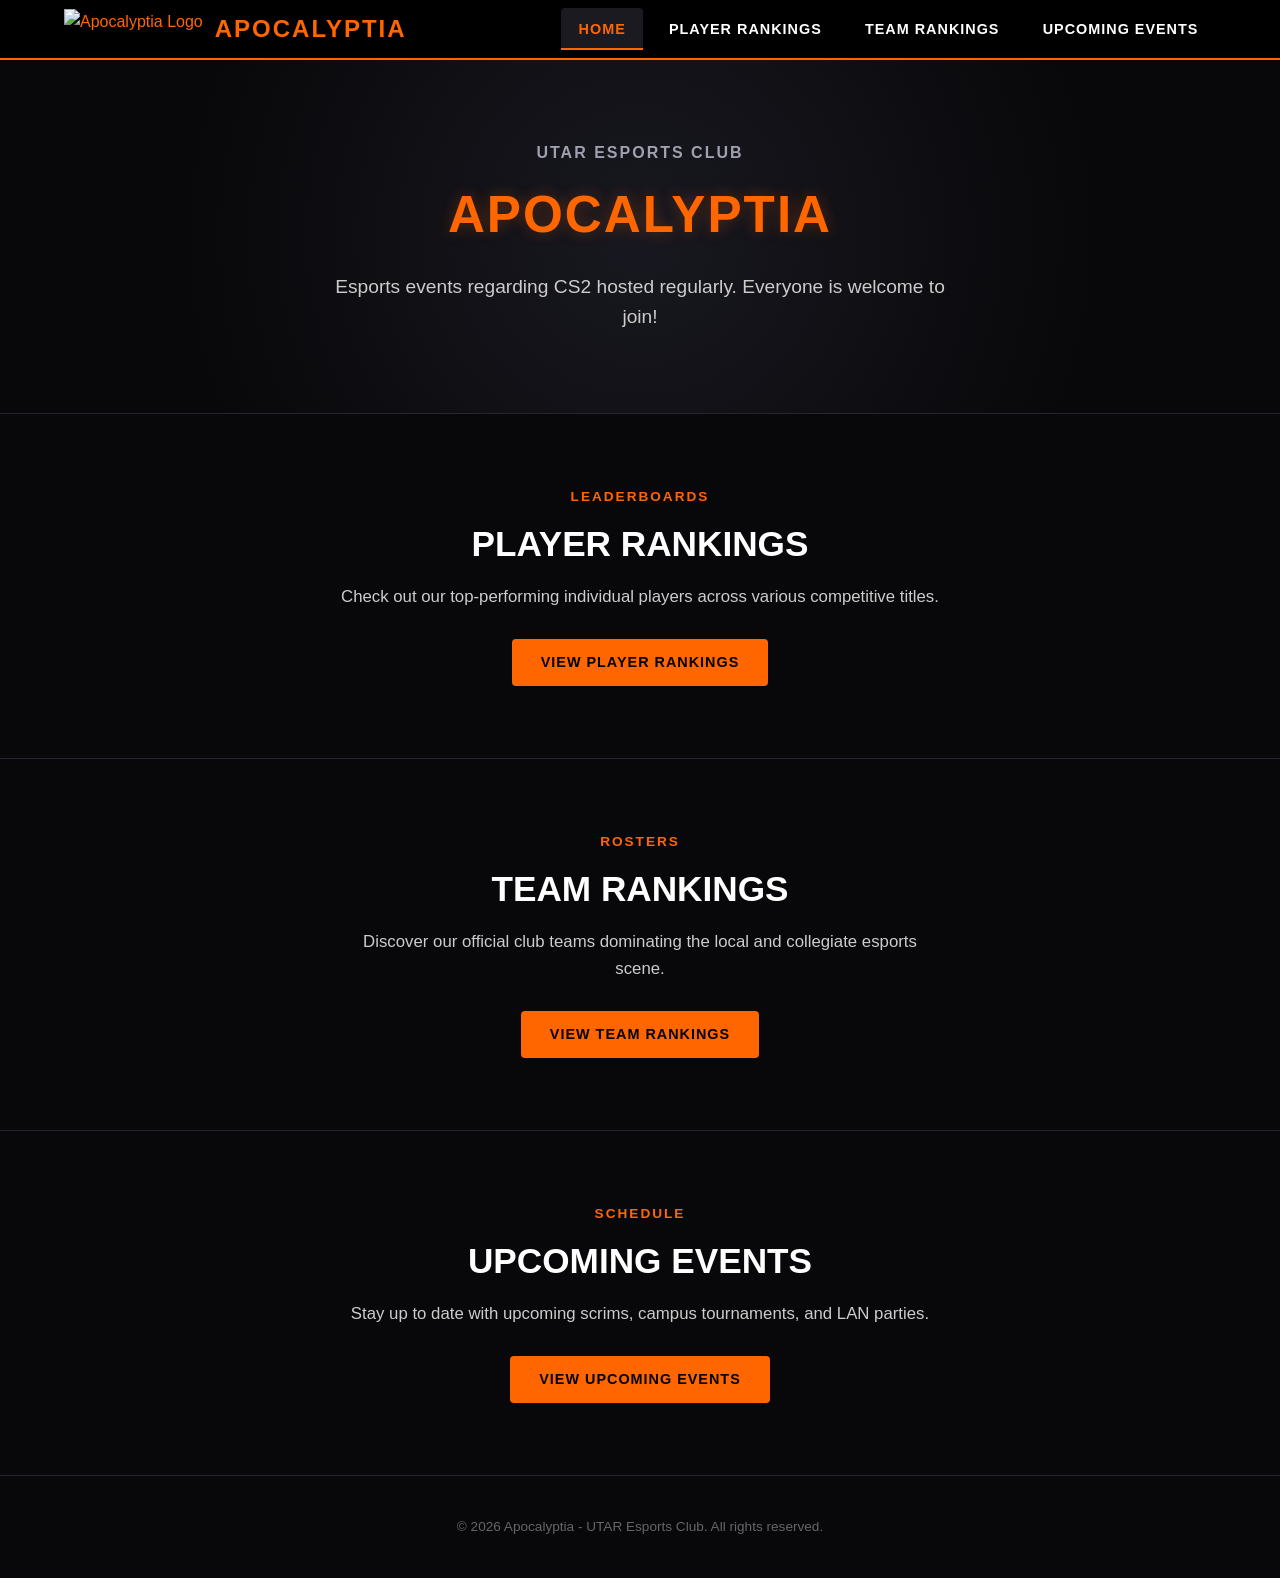
==== index.html @ 1a249a5f "first commit" ====
<!DOCTYPE html>
<html lang="en">
<head>
  <meta charset="UTF-8">
  <meta name="viewport" content="width=device-width, initial-scale=1.0">
  <title>Apocalyptia - UTAR Esports Club</title>
  <link rel="stylesheet" href="style.css">
</head>
<body>

  <!-- Site Header & Navigation Bar -->
  <!-- Site Header & Navigation Bar -->
  <header>
    <div class="nav-container">
      <!-- Brand Logo & Title -->
      <a href="index.html" class="brand-logo">
        <img src="logo.png" alt="Apocalyptia Logo">
        <span>Apocalyptia</span>
      </a>

      <!-- Page Navigation Links -->
      <nav class="navbar">
        <ul>
          <li><a href="index.html" class="active">Home</a></li>
          <li><a href="player-rankings.html">Player Rankings</a></li>
          <li><a href="team-rankings.html">Team Rankings</a></li>
          <li><a href="upcoming-events.html">Upcoming Events</a></li>
        </ul>
      </nav>
    </div>
  </header>

  <!-- Main Content Area -->
  <main>

    <!-- Banner Section -->
    <section class="banner">
      <div class="section-content">
        <span class="sub-heading">UTAR Esports Club</span>
        <h2>Apocalyptia</h2>
        <p>Esports events regarding CS2 hosted regularly. Everyone is welcome to join!</p>
      </div>
    </section>

    <!-- Section 1: Player Rankings -->
    <section class="page-section">
      <div class="section-content">
        <span class="sub-heading">Leaderboards</span>
        <h2>Player Rankings</h2>
        <p>Check out our top-performing individual players across various competitive titles.</p>
        <a href="player-rankings.html" class="btn">View Player Rankings</a>
      </div>
    </section>

    <!-- Section 2: Team Rankings -->
    <section class="page-section">
      <div class="section-content">
        <span class="sub-heading">Rosters</span>
        <h2>Team Rankings</h2>
        <p>Discover our official club teams dominating the local and collegiate esports scene.</p>
        <a href="team-rankings.html" class="btn">View Team Rankings</a>
      </div>
    </section>

    <!-- Section 3: Upcoming Events -->
    <section class="page-section">
      <div class="section-content">
        <span class="sub-heading">Schedule</span>
        <h2>Upcoming Events</h2>
        <p>Stay up to date with upcoming scrims, campus tournaments, and LAN parties.</p>
        <a href="upcoming-events.html" class="btn">View Upcoming Events</a>
      </div>
    </section>

  </main>

  <!-- Footer -->
  <footer>
    <p>&copy; 2026 Apocalyptia - UTAR Esports Club. All rights reserved.</p>
  </footer>

</body>
</html>
---- style.css ----
/* ==========================================================================
   1. GLOBAL STYLES & RESET
   ========================================================================== */
* {
  margin: 0;
  padding: 0;
  box-sizing: border-box;
}

body {
  background-color: #08080a; /* Dark sleek background */
  color: #f5f5f5;
  font-family: 'Segoe UI', Tahoma, Geneva, Verdana, sans-serif;
  line-height: 1.6;
}

a {
  color: #ff6600;
  text-decoration: none;
  transition: all 0.3s ease;
}

/* ==========================================================================
   2. HEADER & NAVIGATION BAR
   ========================================================================== */
header {
  background-color: #000000;
  border-bottom: 2px solid #ff6600;
  position: sticky;
  top: 0;
  z-index: 1000;
  width: 100%;
}

/* Flex container to align logo on left and links on right */
.nav-container {
  max-width: 1200px;
  margin: 0 auto;
  display: flex;
  align-items: center;
  justify-content: space-between;
  padding: 0.5rem 1.5rem;
}

/* Brand Logo + Text Group */
.brand-logo {
  display: flex;
  align-items: center;
  gap: 0.75rem;
  text-decoration: none;
}

.brand-logo img {
  height: 40px; /* Adjust height as needed */
  width: auto;
  object-fit: contain;
}

.brand-logo span {
  color: #ff6600;
  font-size: 1.5rem;
  font-weight: 900;
  letter-spacing: 2px;
  text-transform: uppercase;
}

.brand-logo:hover span {
  color: #ff8533;
}

/* Navigation Links */
.navbar ul {
  display: flex;
  align-items: center;
  list-style: none;
  gap: 0.5rem;
}

.navbar a {
  display: block;
  padding: 0.6rem 1.1rem;
  color: #ffffff;
  font-weight: 600;
  font-size: 0.9rem;
  text-transform: uppercase;
  letter-spacing: 1px;
  position: relative;
  transition: all 0.3s ease;
  border-radius: 4px;
}

.navbar a:hover,
.navbar a.active {
  color: #ff6600;
  background-color: #1a1a20;
}

.navbar a.active::after,
.navbar a:hover::after {
  content: '';
  position: absolute;
  bottom: 0;
  left: 0;
  width: 100%;
  height: 2px;
  background-color: #ff6600;
}

/* ==========================================================================
   3. MAIN CONTENT & SECTIONS
   ========================================================================== */
main {
  width: 100%;
}

/* Common container to align content centrally while section spans 100% width */
.section-content {
  max-width: 1100px;
  margin: 0 auto;
  padding: 0 1.5rem;
  text-align: center;
}

/* Section Subheading (similar to "WHO WE ARE" in the reference image) */
.sub-heading {
  display: block;
  color: #ff6600;
  font-size: 0.85rem;
  font-weight: 700;
  letter-spacing: 2px;
  text-transform: uppercase;
  margin-bottom: 0.5rem;
}

/* Banner Styling */
.banner {
  width: 100%;
  padding: 5rem 0;
  background: radial-gradient(circle at center, #181820 0%, #08080a 70%);
  border-bottom: 1px solid #262630;
}

.banner .sub-heading {
  color: #a0a0b0; /* Subtle muted color for UTAR Esports Club */
  font-size: 1rem;
  font-weight: 600;
  letter-spacing: 2px;
  text-transform: uppercase;
  margin-bottom: 0.5rem;
}

.banner h2 {
  font-size: 3.2rem;
  color: #ff6600; /* Bold orange accent for Apocalyptia */
  font-weight: 900;
  letter-spacing: 2px;
  margin-bottom: 1rem;
  text-transform: uppercase;
  text-shadow: 0 0 15px rgba(255, 102, 0, 0.3);
}

.banner p {
  color: #cccccc;
  font-size: 1.2rem;
  max-width: 650px;
  margin: 0 auto;
}

/* Full-Width Page Sections */
.page-section {
  width: 100%;
  padding: 4.5rem 0;
  border-bottom: 1px solid #262630; /* Line section divider as seen in reference image */
}

.page-section h2 {
  color: #ffffff;
  font-size: 2.2rem;
  font-weight: 800;
  margin-bottom: 0.75rem;
  text-transform: uppercase;
}

.page-section p {
  color: #cccccc;
  font-size: 1.05rem;
  max-width: 600px;
  margin: 0 auto 1.75rem auto;
}

/* Orange Action Buttons */
.btn {
  display: inline-block;
  background-color: #ff6600;
  color: #000000;
  font-weight: 800;
  padding: 0.75rem 1.8rem;
  border-radius: 4px;
  text-transform: uppercase;
  font-size: 0.9rem;
  letter-spacing: 1px;
}

.btn:hover {
  background-color: #ff8533;
  color: #000000;
  transform: translateY(-2px);
}

/* ==========================================================================
   4. FOOTER
   ========================================================================== */
footer {
  text-align: center;
  padding: 2.5rem 1rem;
  color: #666666;
  font-size: 0.85rem;
}

/* ==========================================================================
   5. WIDE HORIZONTAL PLAYER CARDS
   ========================================================================== */
.player-list {
  display: flex;
  flex-direction: column;
  gap: 1rem;
  max-width: 950px;
  margin: 0 auto;
}

.player-card {
  background-color: #121216;
  border: 1px solid #262630;
  border-left: 4px solid #ff6600; /* Subtle orange border accent */
  border-radius: 6px;
  padding: 1rem 1.5rem;
  display: flex;
  align-items: center;
  justify-content: space-between;
  gap: 1.5rem;
  transition: all 0.3s ease;
}

.player-card:hover {
  background-color: #181820;
  border-color: #ff6600;
  transform: translateX(4px);
  box-shadow: 0 4px 20px rgba(255, 102, 0, 0.15);
}

/* 1. Rank Number */
.card-rank {
  font-size: 1.8rem;
  font-weight: 900;
  color: #ff6600;
  min-width: 45px;
  text-align: center;
}

/* 2. Avatar Image */
.card-avatar {
  width: 60px;
  height: 60px;
  border-radius: 50%;
  border: 2px solid #ff6600;
  overflow: hidden;
  flex-shrink: 0;
  background-color: #08080a;
}

.card-avatar img {
  width: 100%;
  height: 100%;
  object-fit: cover;
}

/* 3. Player Details (Name & Role) */
.card-details {
  display: flex;
  flex-direction: column;
  flex: 1;
  text-align: left;
}

.card-details .player-name {
  color: #ffffff;
  font-size: 1.25rem;
  font-weight: 800;
  text-transform: uppercase;
  letter-spacing: 1px;
}

.card-details .player-name:hover {
  color: #ff6600;
}

.card-details .player-role {
  color: #a0a0b0;
  font-size: 0.85rem;
  font-weight: 600;
  text-transform: uppercase;
}

/* 4. Team Information & Link */
.card-team {
  display: flex;
  flex-direction: column;
  text-align: left;
  min-width: 180px;
}

.team-label {
  color: #666677;
  font-size: 0.75rem;
  font-weight: 700;
  text-transform: uppercase;
  letter-spacing: 1px;
}

.team-name {
  color: #cccccc;
  font-weight: 700;
  font-size: 0.95rem;
  transition: color 0.2s ease;
}

.team-name:hover {
  color: #ff6600;
  text-decoration: underline;
}

/* 5. View Button */
.btn-sm {
  background-color: transparent;
  border: 1px solid #ff6600;
  color: #ff6600;
  font-weight: 700;
  font-size: 0.8rem;
  padding: 0.5rem 1rem;
  border-radius: 4px;
  text-transform: uppercase;
  letter-spacing: 0.5px;
  transition: all 0.2s ease;
  white-space: nowrap;
}

.btn-sm:hover {
  background-color: #ff6600;
  color: #000000;
}

/* Mobile Responsiveness */
@media (max-width: 650px) {
  .player-card {
    flex-wrap: wrap;
    justify-content: flex-start;
  }
  .card-team {
    width: 100%;
  }
}

/* ==========================================================================
   6. INDIVIDUAL PLAYER PROFILE & STATS
   ========================================================================== */

/* Player Hero Banner Wrapper */
.player-banner-section {
  width: 100%;
  padding: 3.5rem 0;
  background: radial-gradient(circle at center, #181820 0%, #08080a 70%);
  border-bottom: 1px solid #262630;
}

.player-banner-container {
  max-width: 1100px;
  margin: 0 auto;
  padding: 0 1.5rem;
  display: flex;
  align-items: center;
  gap: 2rem;
}

/* Left Section (~30%) */
.player-profile-left {
  flex: 0 0 30%;
  display: flex;
  flex-direction: column;
  align-items: center;
  text-align: center;
  border-right: 1px solid #262630;
  padding-right: 2rem;
}

.profile-avatar {
  width: 130px;
  height: 130px;
  border-radius: 50%;
  border: 3px solid #ff6600;
  overflow: hidden;
  margin-bottom: 1rem;
  background-color: #08080a;
}

.profile-avatar img {
  width: 100%;
  height: 100%;
  object-fit: cover;
}

.profile-name {
  font-size: 2.2rem;
  font-weight: 900;
  color: #ffffff;
  text-transform: uppercase;
  letter-spacing: 1px;
  line-height: 1.1;
}

.profile-age {
  color: #a0a0b0;
  font-size: 0.95rem;
  font-weight: 600;
  margin-top: 0.25rem;
}

.profile-age span {
  color: #ffffff;
}

/* Right Section (~70%) */
.player-profile-right {
  flex: 1;
  display: flex;
  align-items: center;
  justify-content: space-between;
  gap: 2rem;
}

.profile-meta {
  display: flex;
  flex-direction: column;
  gap: 1.25rem;
}

.meta-item {
  display: flex;
  flex-direction: column;
}

.meta-label {
  color: #ff6600;
  font-size: 0.8rem;
  font-weight: 700;
  text-transform: uppercase;
  letter-spacing: 1px;
}

.meta-value {
  color: #ffffff;
  font-size: 1.4rem;
  font-weight: 800;
}

.team-link {
  color: #ffffff;
  transition: color 0.2s ease;
}

.team-link:hover {
  color: #ff6600;
}

/* Highlight Rating Box */
.rating-box {
  background-color: #121216;
  border: 2px solid #ff6600;
  border-radius: 8px;
  padding: 1.25rem 2rem;
  text-align: center;
  box-shadow: 0 0 20px rgba(255, 102, 0, 0.15);
}

.rating-label {
  display: block;
  color: #a0a0b0;
  font-size: 0.75rem;
  font-weight: 700;
  text-transform: uppercase;
  letter-spacing: 1px;
  margin-bottom: 0.25rem;
}

.rating-score {
  color: #ff6600;
  font-size: 3rem;
  font-weight: 900;
  line-height: 1;
  text-shadow: 0 0 10px rgba(255, 102, 0, 0.3);
}

/* Stat Bars Section */
.stats-title {
  margin-bottom: 2rem;
}

.stats-container {
  max-width: 800px;
  margin: 0 auto;
  display: flex;
  flex-direction: column;
  gap: 1.25rem;
}

.stat-group {
  display: flex;
  flex-direction: column;
  gap: 0.4rem;
}

.stat-info {
  display: flex;
  justify-content: space-between;
  font-weight: 700;
  font-size: 0.95rem;
  text-transform: uppercase;
}

.stat-name {
  color: #cccccc;
}

.stat-value {
  color: #ff6600;
}

/* Progress Bar Background & Fill */
.stat-bar-bg {
  width: 100%;
  height: 12px;
  background-color: #181820;
  border-radius: 6px;
  border: 1px solid #262630;
  overflow: hidden;
}

.stat-bar-fill {
  height: 100%;
  background: linear-gradient(90deg, #ff6600 0%, #ff8533 100%);
  border-radius: 6px;
  transition: width 0.8s ease-in-out;
}

/* Responsive adjustments for smaller screens */
@media (max-width: 768px) {
  .player-banner-container {
    flex-direction: column;
  }
  .player-profile-left {
    border-right: none;
    border-bottom: 1px solid #262630;
    padding-right: 0;
    padding-bottom: 1.5rem;
    width: 100%;
  }
  .player-profile-right {
    flex-direction: column;
    width: 100%;
    text-align: center;
  }
}

/* ==========================================================================
   7. TEAM RANKINGS LIST & CARDS
   ========================================================================== */
.team-list {
  display: flex;
  flex-direction: column;
  gap: 1rem;
  max-width: 950px;
  margin: 0 auto;
}

.team-card {
  background-color: #121216;
  border: 1px solid #262630;
  border-left: 4px solid #ff6600;
  border-radius: 6px;
  padding: 1rem 1.5rem;
  display: flex;
  align-items: center;
  justify-content: space-between;
  gap: 1.5rem;
  transition: all 0.3s ease;
}

.team-card:hover {
  background-color: #181820;
  border-color: #ff6600;
  transform: translateX(4px);
  box-shadow: 0 4px 20px rgba(255, 102, 0, 0.15);
}

.team-card-title {
  color: #ffffff;
  font-size: 1.35rem;
  font-weight: 800;
  text-transform: uppercase;
  letter-spacing: 1px;
  transition: color 0.2s ease;
}

.team-card-title:hover {
  color: #ff6600;
}

/* ==========================================================================
   8. UPCOMING EVENTS GRID & CARDS
   ========================================================================== */
.events-grid {
  display: grid;
  grid-template-columns: repeat(auto-fill, minmax(300px, 1fr));
  gap: 1.75rem;
  margin-top: 1rem;
}

.event-card {
  background-color: #121216;
  border: 1px solid #262630;
  border-radius: 8px;
  overflow: hidden;
  text-decoration: none;
  display: flex;
  flex-direction: column;
  transition: all 0.3s ease;
}

.event-card:hover {
  transform: translateY(-5px);
  border-color: #ff6600;
  box-shadow: 0 8px 25px rgba(255, 102, 0, 0.2);
}

/* Image + Date Badge Wrapper */
.event-image-wrapper {
  position: relative;
  width: 100%;
  height: 180px;
  background-color: #08080a;
}

.event-image {
  width: 100%;
  height: 100%;
  object-fit: cover;
}

/* Date Badge overlay on image bottom-left */
.date-badge {
  position: absolute;
  bottom: 12px;
  left: 12px;
  background-color: #ffffff;
  color: #000000;
  border-radius: 6px;
  padding: 0.3rem 0.6rem;
  display: flex;
  flex-direction: column;
  align-items: center;
  box-shadow: 0 4px 10px rgba(0, 0, 0, 0.5);
}

.badge-month {
  font-size: 0.65rem;
  font-weight: 800;
  text-transform: uppercase;
  color: #ff6600;
  line-height: 1;
}

.badge-day {
  font-size: 1.1rem;
  font-weight: 900;
  line-height: 1;
  margin-top: 2px;
}

/* Content Inside Card */
.event-content {
  padding: 1.25rem;
  display: flex;
  flex-direction: column;
  flex: 1;
  text-align: left;
}

.event-title {
  color: #ffffff;
  font-size: 1.1rem;
  font-weight: 800;
  margin-bottom: 0.5rem;
  transition: color 0.2s ease;
}

.event-card:hover .event-title {
  color: #ff6600;
}

.event-meta {
  color: #ff6600;
  font-size: 0.8rem;
  font-weight: 600;
  margin-bottom: 0.75rem;
}

.event-desc {
  color: #a0a0b0;
  font-size: 0.88rem;
  line-height: 1.5;
}
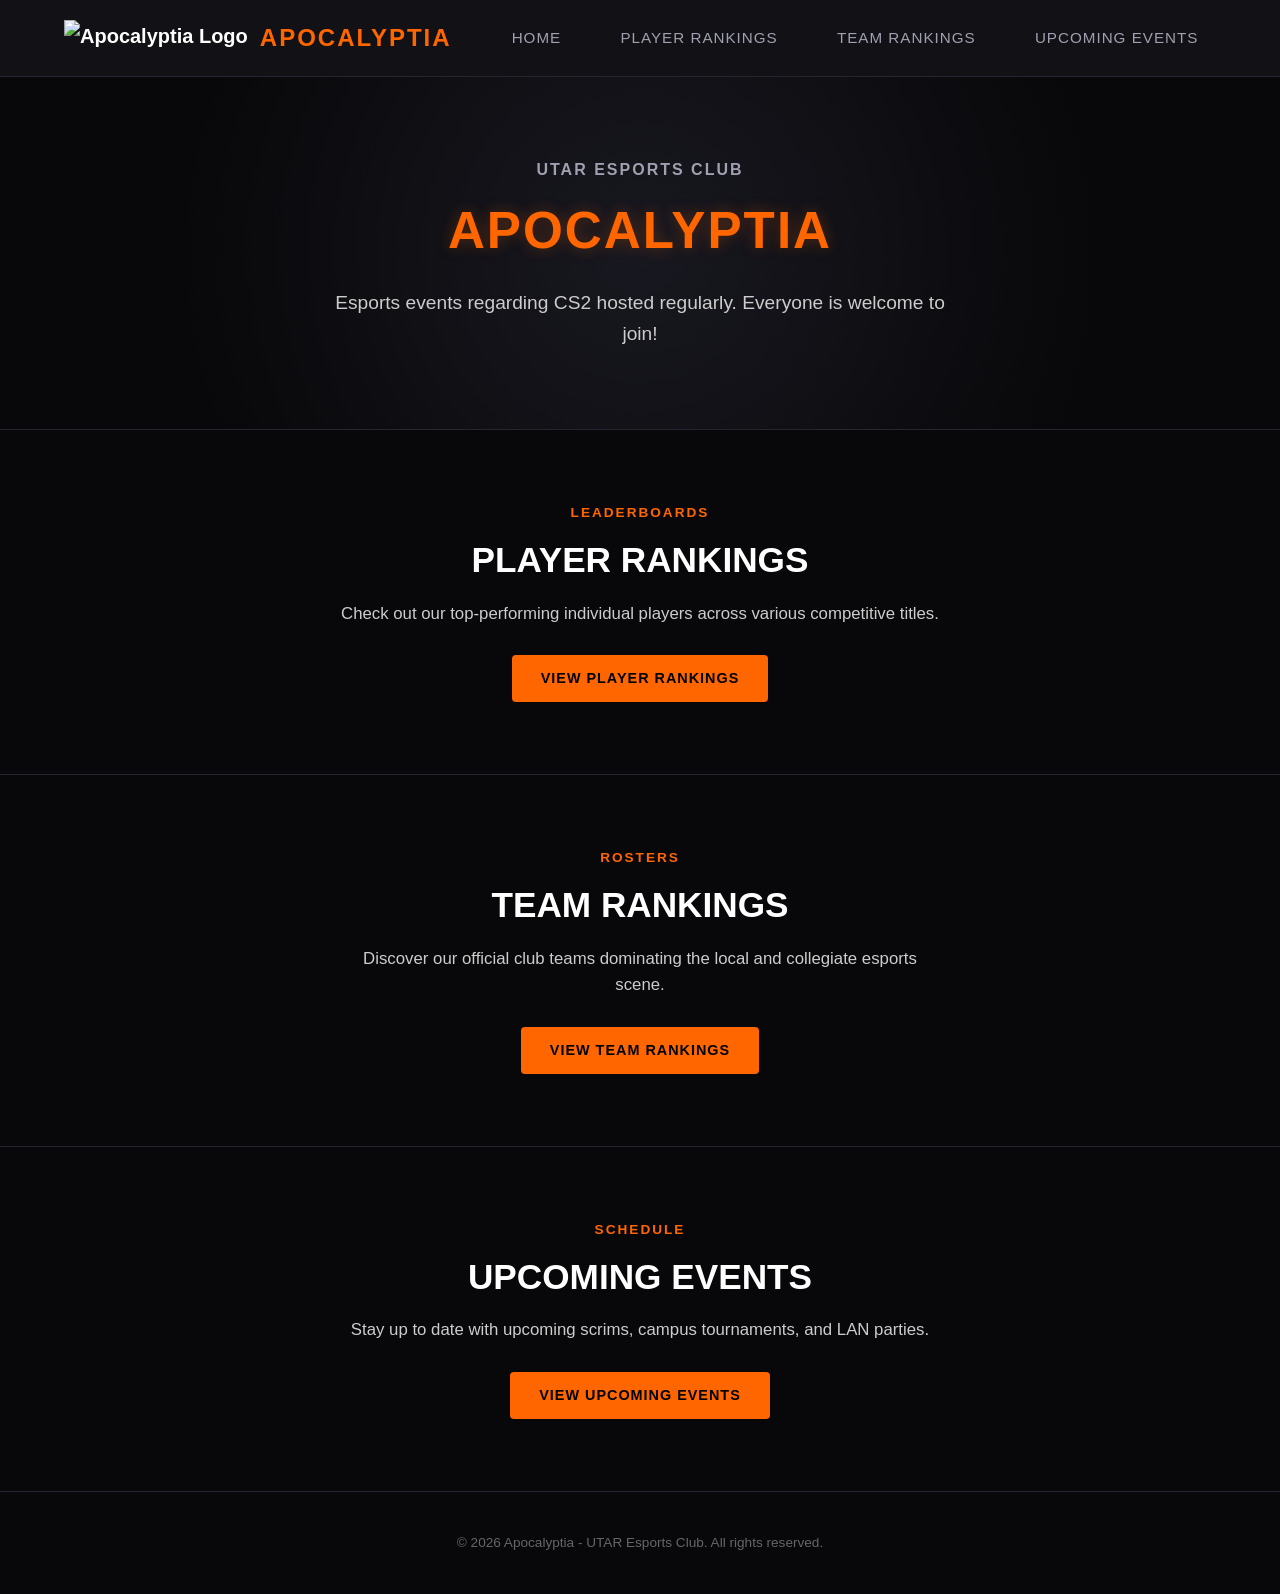
==== commit ee7aa6dc: "Implement responsive navigation with hamburger menu and overlay; update event data and titles across" ====
--- a/index.html
+++ b/index.html
@@ -3,25 +3,30 @@
 <head>
   <meta charset="UTF-8">
   <meta name="viewport" content="width=device-width, initial-scale=1.0">
-  <title>Apocalyptia - UTAR Esports Club</title>
+  <title>Apocalyptia Esports</title>
   <link rel="stylesheet" href="style.css">
 </head>
 <body>
 
-  <!-- Site Header & Navigation Bar -->
-  <!-- Site Header & Navigation Bar -->
+  <!-- Responsive Header -->
   <header>
     <div class="nav-container">
-      <!-- Brand Logo & Title -->
       <a href="index.html" class="brand-logo">
         <img src="logo.png" alt="Apocalyptia Logo">
         <span>Apocalyptia</span>
       </a>
 
-      <!-- Page Navigation Links -->
-      <nav class="navbar">
+      <!-- Hamburger toggle button -->
+      <button id="menu-toggle" class="menu-toggle" aria-label="Toggle Navigation">
+        <span class="bar"></span>
+        <span class="bar"></span>
+        <span class="bar"></span>
+      </button>
+
+      <!-- Navigation links / Mobile drawer -->
+      <nav id="navbar" class="navbar">
         <ul>
-          <li><a href="index.html" class="active">Home</a></li>
+          <li><a href="index.html">Home</a></li>
           <li><a href="player-rankings.html">Player Rankings</a></li>
           <li><a href="team-rankings.html">Team Rankings</a></li>
           <li><a href="upcoming-events.html">Upcoming Events</a></li>
@@ -29,6 +34,19 @@
       </nav>
     </div>
   </header>
+
+  <!-- Backdrop overlay when drawer is open -->
+  <div id="nav-overlay" class="nav-overlay"></div>
+
+  <!-- Page content goes here -->
+
+  <!-- Global Scripts -->
+  <script src="nav.js"></script>
+</body>
+</html>
+
+<!-- Overlay background when drawer is open -->
+<div id="nav-overlay" class="nav-overlay"></div>
 
   <!-- Main Content Area -->
   <main>
--- a/style.css
+++ b/style.css
@@ -717,4 +717,231 @@
   color: #a0a0b0;
   font-size: 0.88rem;
   line-height: 1.5;
+}
+
+/* ==========================================================================
+   SEARCH BAR & ROLE SELECTOR STYLES
+   ========================================================================== */
+.search-container {
+  display: flex;
+  flex-wrap: wrap;
+  align-items: center;
+  justify-content: center;
+  gap: 0.75rem;
+  max-width: 700px;
+  margin: 0 auto 2rem auto;
+}
+
+.search-input {
+  flex: 1 1 240px;
+  padding: 0.75rem 1.25rem;
+  background-color: #121216;
+  border: 1px solid #262630;
+  border-radius: 6px;
+  color: #ffffff;
+  font-size: 0.95rem;
+  outline: none;
+  transition: all 0.2s ease;
+}
+
+.search-select {
+  flex: 0 1 180px;
+  padding: 0.75rem 1rem;
+  background-color: #121216;
+  border: 1px solid #262630;
+  border-radius: 6px;
+  color: #ffffff;
+  font-size: 0.95rem;
+  outline: none;
+  cursor: pointer;
+  transition: all 0.2s ease;
+}
+
+.search-input:focus,
+.search-select:focus {
+  border-color: #ff6600;
+  box-shadow: 0 0 10px rgba(255, 102, 0, 0.2);
+}
+
+.search-select option {
+  background-color: #121216;
+  color: #ffffff;
+}
+
+.btn-clear {
+  background-color: #262630;
+  color: #ffffff;
+  border: none;
+  border-radius: 6px;
+  padding: 0.75rem 1rem;
+  font-size: 0.85rem;
+  cursor: pointer;
+  transition: background-color 0.2s ease;
+}
+
+.btn-clear:hover {
+  background-color: #ff6600;
+}
+
+/* ==========================================================================
+   DESKTOP HEADER & NAVBAR (UNTOUCHED ORIGINAL)
+   ========================================================================== */
+header {
+  position: sticky;
+  top: 0;
+  width: 100%;
+  background-color: #121216;
+  border-bottom: 1px solid #262630;
+  z-index: 1000;
+}
+
+.nav-container {
+  display: flex;
+  align-items: center;
+  justify-content: space-between;
+  max-width: 1200px;
+  margin: 0 auto;
+  padding: 1rem 1.5rem;
+}
+
+.brand-logo {
+  display: flex;
+  align-items: center;
+  gap: 0.75rem;
+  text-decoration: none;
+  color: #ffffff;
+  font-weight: 700;
+  font-size: 1.25rem;
+}
+
+.brand-logo img {
+  height: 36px;
+  width: auto;
+}
+
+.navbar ul {
+  display: flex;
+  list-style: none;
+  gap: 1.5rem;
+  margin: 0;
+  padding: 0;
+}
+
+.navbar a {
+  color: #a0a0b0;
+  text-decoration: none;
+  font-size: 0.95rem;
+  font-weight: 500;
+  transition: color 0.2s ease;
+}
+
+.navbar a:hover,
+.navbar a.active {
+  color: #ff6600;
+}
+
+/* ==========================================================================
+   MOBILE & SMALL WINDOW DRAWER (ISOLATED ONLY FOR <= 920px)
+   ========================================================================== */
+.menu-toggle {
+  display: none;
+  flex-direction: column;
+  justify-content: space-between;
+  width: 28px;
+  height: 20px;
+  background: transparent;
+  border: none;
+  cursor: pointer;
+  z-index: 1001;
+  padding: 0;
+}
+
+.menu-toggle .bar {
+  width: 100%;
+  height: 3px;
+  background-color: #ffffff;
+  border-radius: 2px;
+  transition: all 0.3s ease;
+}
+
+.nav-overlay {
+  position: fixed;
+  top: 0;
+  left: 0;
+  width: 100vw;
+  height: 100vh;
+  background-color: rgba(0, 0, 0, 0.6);
+  backdrop-filter: blur(3px);
+  opacity: 0;
+  visibility: hidden;
+  transition: opacity 0.3s ease, visibility 0.3s ease;
+  z-index: 998;
+}
+
+.nav-overlay.active {
+  opacity: 1;
+  visibility: visible;
+}
+
+@media screen and (max-width: 920px) {
+  /* Show hamburger button on smaller windows */
+  .menu-toggle {
+    display: flex;
+  }
+
+  /* Hamburger to 'X' transformation */
+  .menu-toggle.active .bar:nth-child(1) {
+    transform: translateY(8.5px) rotate(45deg);
+    background-color: #ff6600;
+  }
+  .menu-toggle.active .bar:nth-child(2) {
+    opacity: 0;
+  }
+  .menu-toggle.active .bar:nth-child(3) {
+    transform: translateY(-8.5px) rotate(-45deg);
+    background-color: #ff6600;
+  }
+
+  /* Right Slide-in Drawer */
+  .navbar {
+    position: fixed;
+    top: 0;
+    right: -280px;
+    width: 260px;
+    height: 100vh;
+    background-color: #121216;
+    border-left: 1px solid #262630;
+    padding: 5rem 1.5rem 2rem 1.5rem;
+    box-shadow: -5px 0 25px rgba(0, 0, 0, 0.7);
+    transition: right 0.3s ease-in-out;
+    z-index: 999;
+  }
+
+  .navbar.active {
+    right: 0;
+  }
+
+  .navbar ul {
+    flex-direction: column;
+    gap: 1.25rem;
+    align-items: flex-start;
+  }
+
+  .navbar ul li {
+    width: 100%;
+  }
+
+  .navbar ul li a {
+    display: block;
+    font-size: 1.1rem;
+    padding: 0.75rem 1rem;
+    border-radius: 6px;
+    color: #ffffff;
+  }
+
+  .navbar ul li a:hover,
+  .navbar ul li a.active {
+    background-color: #262630;
+    color: #ff6600;
+  }
 }
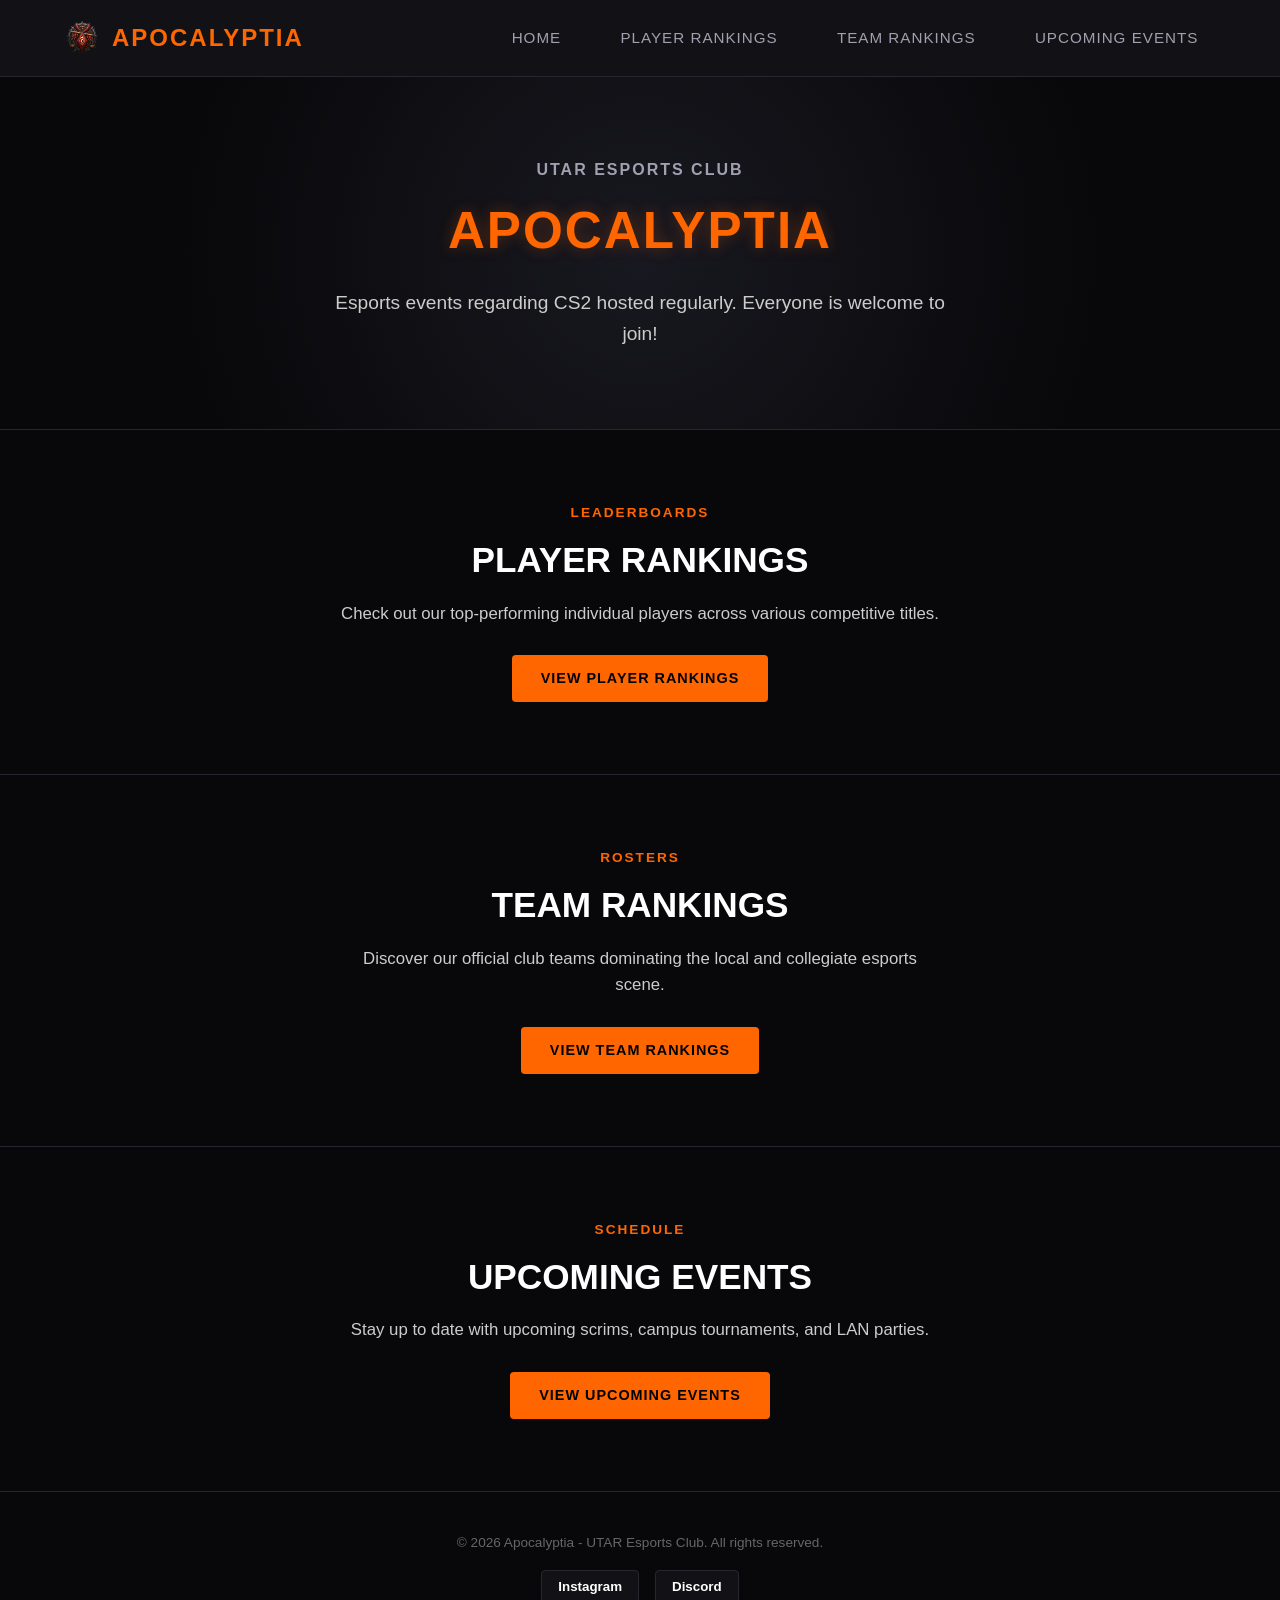
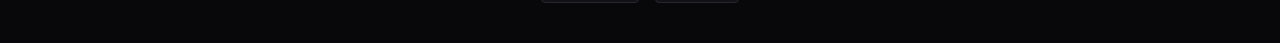
==== commit f7da4c7a: "Testing Footer" ====
--- a/index.html
+++ b/index.html
@@ -37,13 +37,6 @@
 
   <!-- Backdrop overlay when drawer is open -->
   <div id="nav-overlay" class="nav-overlay"></div>
-
-  <!-- Page content goes here -->
-
-  <!-- Global Scripts -->
-  <script src="nav.js"></script>
-</body>
-</html>
 
 <!-- Overlay background when drawer is open -->
 <div id="nav-overlay" class="nav-overlay"></div>
@@ -92,10 +85,12 @@
 
   </main>
 
-  <!-- Footer -->
-  <footer>
-    <p>&copy; 2026 Apocalyptia - UTAR Esports Club. All rights reserved.</p>
-  </footer>
-
+  <div id="footer-placeholder"></div>
+  
+  <!-- Global Scripts -->
+  <!-- Load jQuery CDN -->
+  <script src="https://code.jquery.com/jquery-3.7.1.min.js"></script>
+  <script src="socials.js"></script>
+  <script src="nav.js"></script>
 </body>
 </html>
--- a/style.css
+++ b/style.css
@@ -166,6 +166,28 @@
   margin: 0 auto;
 }
 
+/* Mobile adjustments for the banner text and spacing */
+@media (max-width: 768px) {
+  /* Prevent horizontal scrolling on the entire page */
+  html, body {
+    overflow-x: hidden;
+  }
+
+  /* Reduce padding on the left/right of the banner */
+  .banner, 
+  .banner .section-content {
+    padding-left: 1rem;
+    padding-right: 1rem;
+  }
+
+  /* Reduce heading size and allow long words to wrap smoothly */
+  .banner h2 {
+    font-size: 2.2rem;       /* Shrinks font size on mobile */
+    overflow-wrap: break-word; /* Prevents text from clipping horizontally */
+    word-break: break-word;
+  }
+}
+
 /* Full-Width Page Sections */
 .page-section {
   width: 100%;
@@ -217,6 +239,30 @@
   font-size: 0.85rem;
 }
 
+.social-links {
+  display: flex;
+  justify-content: center;
+  gap: 1rem;
+  margin-top: 1rem;
+}
+
+.social-btn {
+  background-color: #121216;
+  color: #ffffff;
+  border: 1px solid #262630;
+  border-radius: 4px;
+  padding: 0.5rem 1rem;
+  font-weight: 700;
+  cursor: pointer;
+  transition: all 0.2s ease;
+}
+
+.social-btn:hover {
+  border-color: #ff6600;
+  color: #ff6600;
+  transform: translateY(-2px);
+}
+
 /* ==========================================================================
    5. WIDE HORIZONTAL PLAYER CARDS
    ========================================================================== */
@@ -238,7 +284,17 @@
   align-items: center;
   justify-content: space-between;
   gap: 1.5rem;
+  flex-wrap: wrap; /* Allows the button to drop down on small screens */
   transition: all 0.3s ease;
+}
+
+/* Mobile rule for the view button */
+@media (max-width: 600px) {
+  .player-card .card-action { /* Replace with your button's class name */
+    width: 100%;
+    text-align: center;
+    margin-top: 0.5rem;
+  }
 }
 
 .player-card:hover {
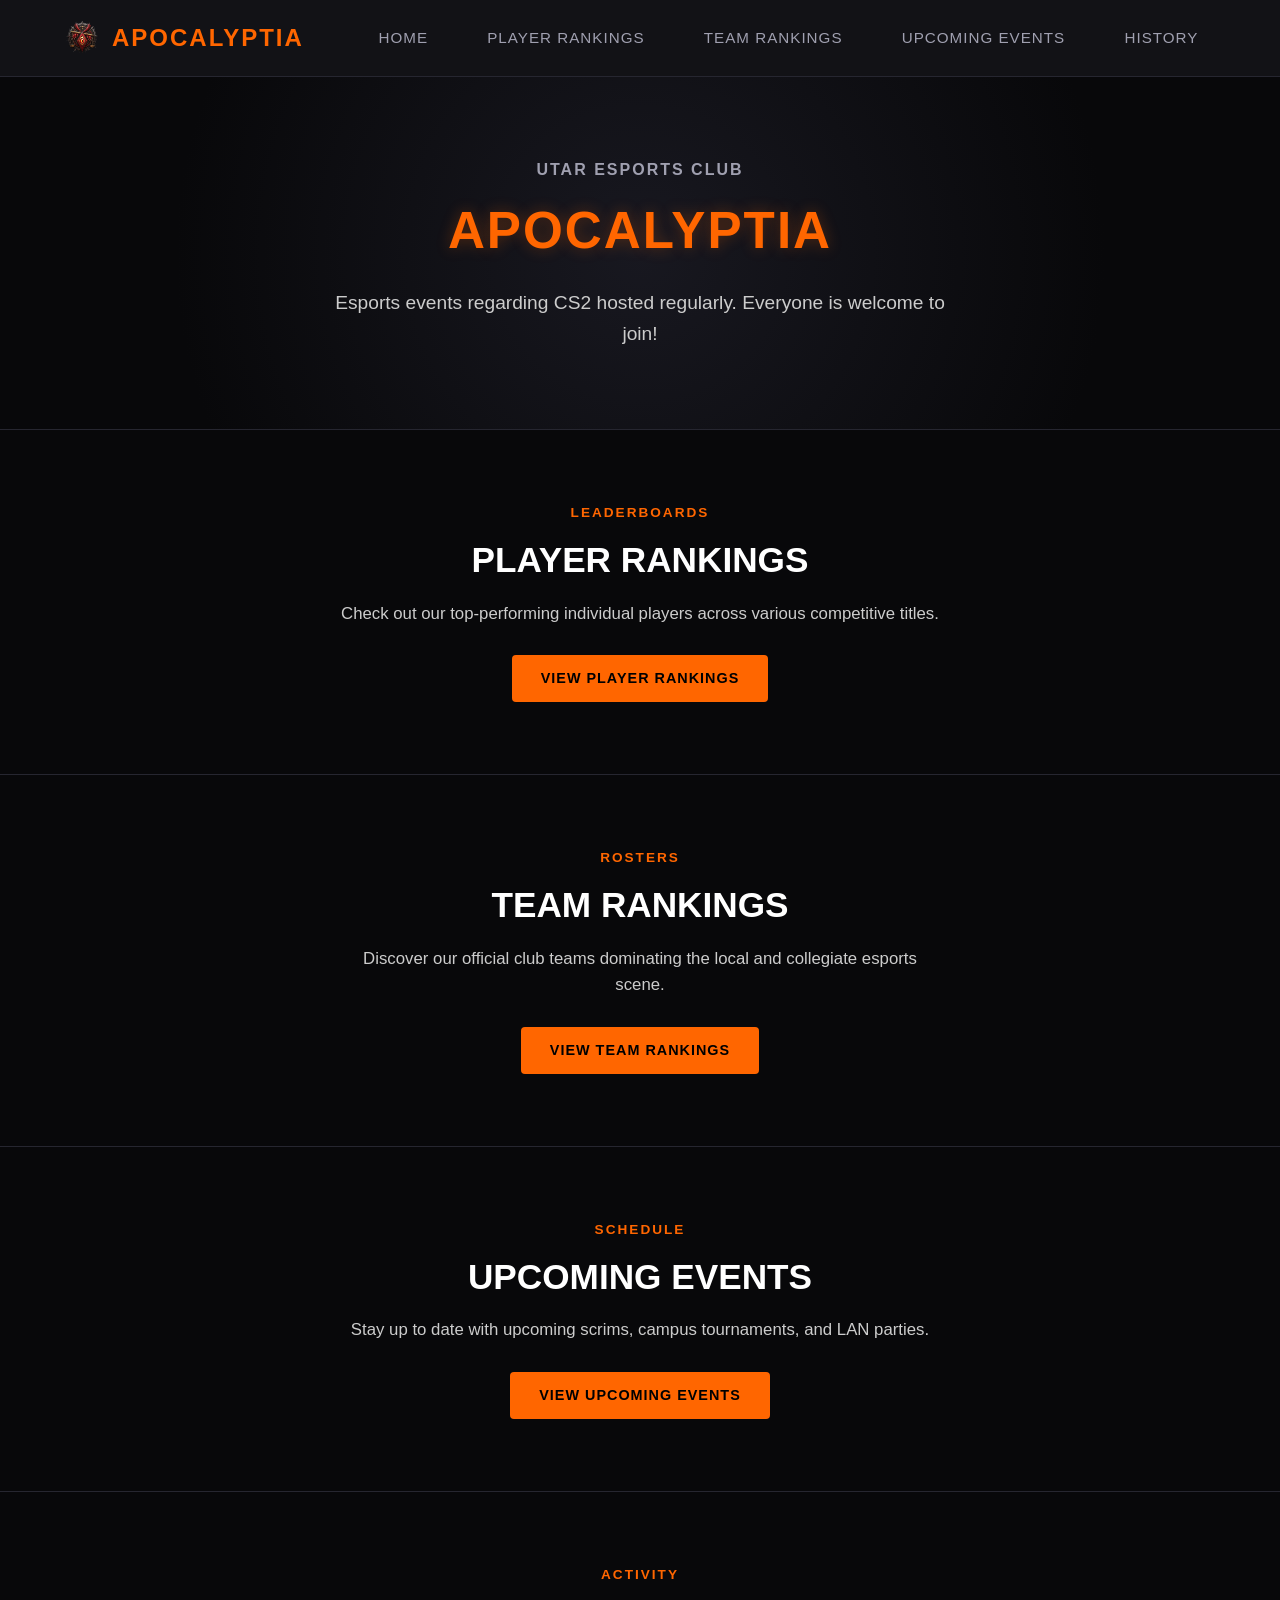
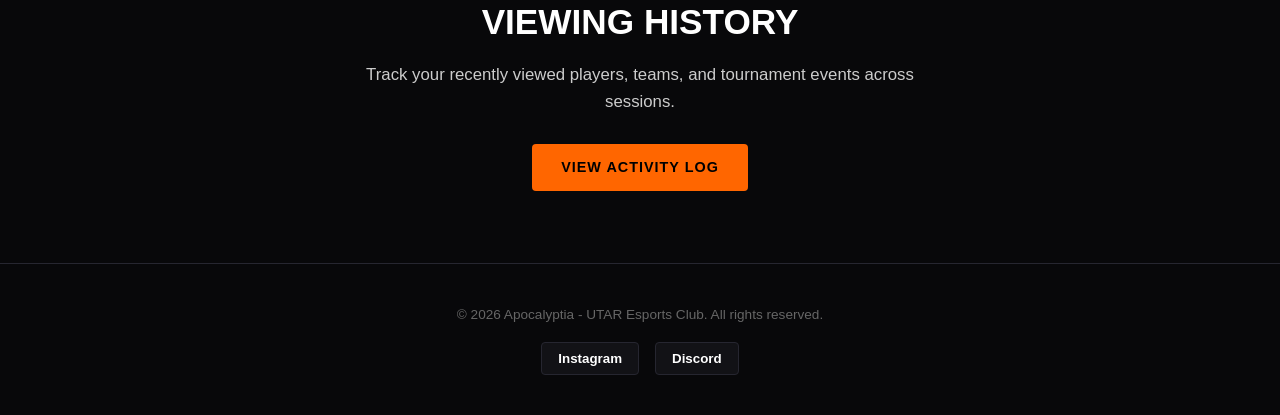
==== commit c50ececc: "Implemented History" ====
--- a/index.html
+++ b/index.html
@@ -8,38 +8,11 @@
 </head>
 <body>
 
-  <!-- Responsive Header -->
-  <header>
-    <div class="nav-container">
-      <a href="index.html" class="brand-logo">
-        <img src="logo.png" alt="Apocalyptia Logo">
-        <span>Apocalyptia</span>
-      </a>
-
-      <!-- Hamburger toggle button -->
-      <button id="menu-toggle" class="menu-toggle" aria-label="Toggle Navigation">
-        <span class="bar"></span>
-        <span class="bar"></span>
-        <span class="bar"></span>
-      </button>
-
-      <!-- Navigation links / Mobile drawer -->
-      <nav id="navbar" class="navbar">
-        <ul>
-          <li><a href="index.html">Home</a></li>
-          <li><a href="player-rankings.html">Player Rankings</a></li>
-          <li><a href="team-rankings.html">Team Rankings</a></li>
-          <li><a href="upcoming-events.html">Upcoming Events</a></li>
-        </ul>
-      </nav>
-    </div>
-  </header>
+  <!-- Header Container -->
+  <div id="header-placeholder"></div>
 
   <!-- Backdrop overlay when drawer is open -->
   <div id="nav-overlay" class="nav-overlay"></div>
-
-<!-- Overlay background when drawer is open -->
-<div id="nav-overlay" class="nav-overlay"></div>
 
   <!-- Main Content Area -->
   <main>
@@ -83,14 +56,24 @@
       </div>
     </section>
 
+    <!-- Section 4: Viewing History -->
+    <section class="page-section">
+      <div class="section-content">
+        <span class="sub-heading">Activity</span>
+        <h2>Viewing History</h2>
+        <p>Track your recently viewed players, teams, and tournament events across sessions.</p>
+        <a href="history.html" class="btn">View Activity Log</a>
+      </div>
+    </section>
+
   </main>
 
   <div id="footer-placeholder"></div>
   
   <!-- Global Scripts -->
-  <!-- Load jQuery CDN -->
   <script src="https://code.jquery.com/jquery-3.7.1.min.js"></script>
-  <script src="socials.js"></script>
+  <script src="layout.js"></script>
   <script src="nav.js"></script>
+  <script src="tracker.js"></script>
 </body>
 </html>
--- a/style.css
+++ b/style.css
@@ -20,15 +20,25 @@
   transition: all 0.3s ease;
 }
 
+/* Prevent horizontal scrolling on mobile without breaking position: sticky */
+html, body {
+  overflow-x: clip; 
+}
+
 /* ==========================================================================
    2. HEADER & NAVIGATION BAR
    ========================================================================== */
-header {
-  background-color: #000000;
-  border-bottom: 2px solid #ff6600;
+/* The parent wrapper dynamically injected by layout.js receives sticky bounds */
+#header-placeholder {
   position: sticky;
   top: 0;
   z-index: 1000;
+  width: 100%;
+}
+
+header {
+  background-color: #121216;
+  border-bottom: 1px solid #262630;
   width: 100%;
 }
 
@@ -39,7 +49,7 @@
   display: flex;
   align-items: center;
   justify-content: space-between;
-  padding: 0.5rem 1.5rem;
+  padding: 1rem 1.5rem;
 }
 
 /* Brand Logo + Text Group */
@@ -48,10 +58,13 @@
   align-items: center;
   gap: 0.75rem;
   text-decoration: none;
+  color: #ffffff;
+  font-weight: 700;
+  font-size: 1.25rem;
 }
 
 .brand-logo img {
-  height: 40px; /* Adjust height as needed */
+  height: 36px;
   width: auto;
   object-fit: contain;
 }
@@ -73,15 +86,17 @@
   display: flex;
   align-items: center;
   list-style: none;
-  gap: 0.5rem;
+  gap: 1.5rem;
+  margin: 0;
+  padding: 0;
 }
 
 .navbar a {
   display: block;
   padding: 0.6rem 1.1rem;
-  color: #ffffff;
-  font-weight: 600;
-  font-size: 0.9rem;
+  color: #a0a0b0;
+  font-weight: 500;
+  font-size: 0.95rem;
   text-transform: uppercase;
   letter-spacing: 1px;
   position: relative;
@@ -168,9 +183,9 @@
 
 /* Mobile adjustments for the banner text and spacing */
 @media (max-width: 768px) {
-  /* Prevent horizontal scrolling on the entire page */
+  /* Safely handle page overflow on small screens */
   html, body {
-    overflow-x: hidden;
+    overflow-x: clip;
   }
 
   /* Reduce padding on the left/right of the banner */
@@ -290,7 +305,7 @@
 
 /* Mobile rule for the view button */
 @media (max-width: 600px) {
-  .player-card .card-action { /* Replace with your button's class name */
+  .player-card .card-action {
     width: 100%;
     text-align: center;
     margin-top: 0.5rem;
@@ -650,6 +665,12 @@
   transition: all 0.3s ease;
 }
 
+/* Ensure details section takes remaining space so buttons align on desktop */
+.card-details {
+  flex: 1;
+  min-width: 0;
+}
+
 .team-card:hover {
   background-color: #181820;
   border-color: #ff6600;
@@ -668,6 +689,34 @@
 
 .team-card-title:hover {
   color: #ff6600;
+}
+
+/* Responsive adjustments for mobile screens */
+@media (max-width: 600px) {
+  .team-card {
+    flex-wrap: wrap;
+    padding: 1rem;
+    gap: 1rem;
+  }
+
+  /* Keep Rank, Logo, and Name on top row */
+  .card-rank,
+  .card-avatar,
+  .card-details {
+    align-self: center;
+  }
+
+  /* Flex button down to its own row with full width for consistent alignment */
+  .card-action {
+    width: 100%;
+    margin-top: 0.25rem;
+  }
+
+  .card-action .btn-sm {
+    display: block;
+    width: 100%;
+    text-align: center;
+  }
 }
 
 /* ==========================================================================
@@ -837,63 +886,6 @@
 
 .btn-clear:hover {
   background-color: #ff6600;
-}
-
-/* ==========================================================================
-   DESKTOP HEADER & NAVBAR (UNTOUCHED ORIGINAL)
-   ========================================================================== */
-header {
-  position: sticky;
-  top: 0;
-  width: 100%;
-  background-color: #121216;
-  border-bottom: 1px solid #262630;
-  z-index: 1000;
-}
-
-.nav-container {
-  display: flex;
-  align-items: center;
-  justify-content: space-between;
-  max-width: 1200px;
-  margin: 0 auto;
-  padding: 1rem 1.5rem;
-}
-
-.brand-logo {
-  display: flex;
-  align-items: center;
-  gap: 0.75rem;
-  text-decoration: none;
-  color: #ffffff;
-  font-weight: 700;
-  font-size: 1.25rem;
-}
-
-.brand-logo img {
-  height: 36px;
-  width: auto;
-}
-
-.navbar ul {
-  display: flex;
-  list-style: none;
-  gap: 1.5rem;
-  margin: 0;
-  padding: 0;
-}
-
-.navbar a {
-  color: #a0a0b0;
-  text-decoration: none;
-  font-size: 0.95rem;
-  font-weight: 500;
-  transition: color 0.2s ease;
-}
-
-.navbar a:hover,
-.navbar a.active {
-  color: #ff6600;
 }
 
 /* ==========================================================================
